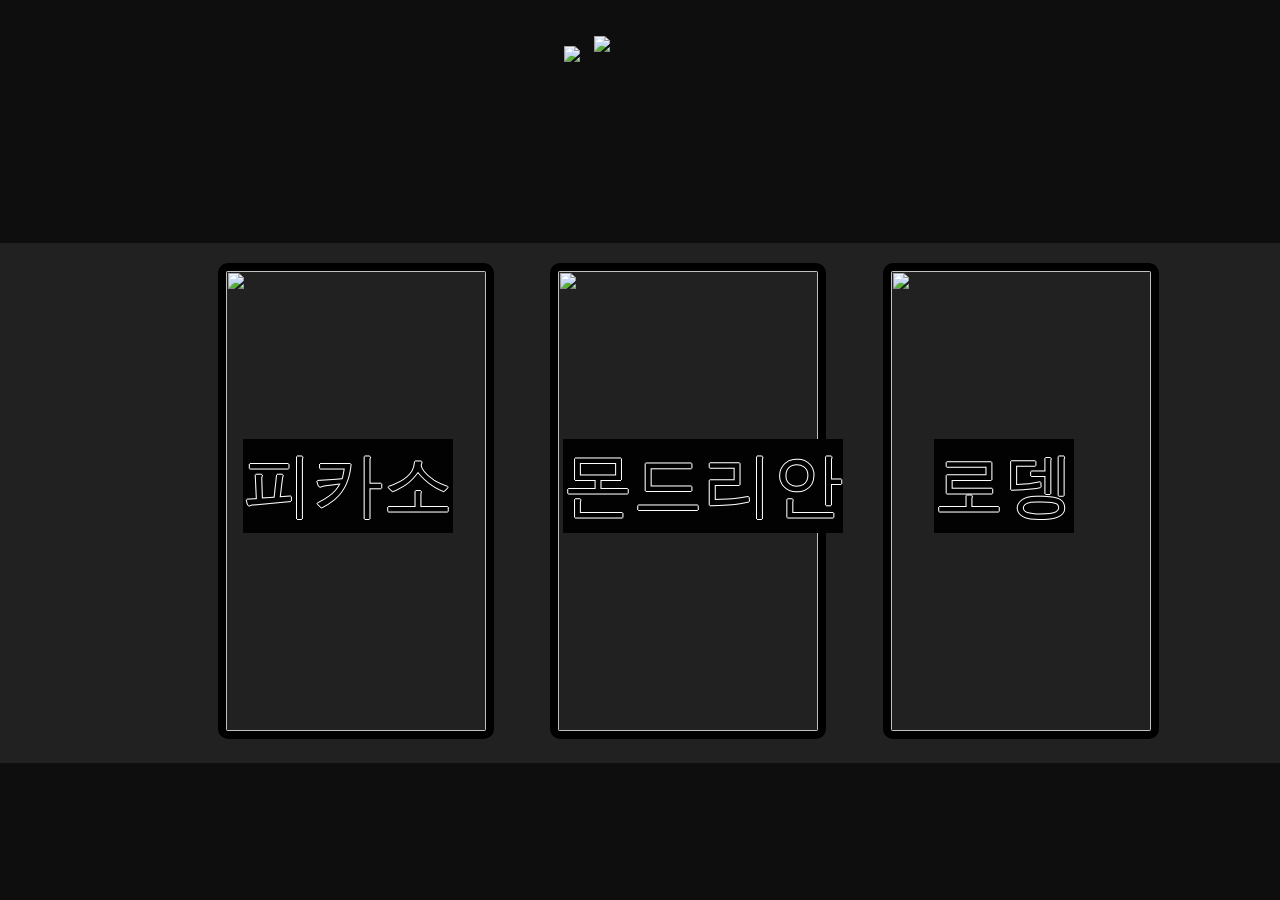
==== art_person.html @ a5ab50a4 "Add files via upload" ====
<!DOCTYPE html>
<html lang="en" dir="ltr">
  <head>
    <meta charset="utf-8">
    <title></title>

<link rel="stylesheet" href="art_person_picture.css">

<style media="screen">

body{
    background-image: url('배경.png');
    background-color: rgba(15, 14, 15, 1);
  }

  .mon:hover body{
    background-color: rgba(255, 255, 255, 1);
  }

header{  height: 200px;}

#P_lable{
        margin-left : 44%;
        margin-top : 3%;
        width : 250px;
        text-align : center;
        }

#P_icon{
  width:60px;
  margin-bottom : 10px;
  margin-left : 10px;
}

nav{background-color :rgba(35, 35, 35, 0.9);
  margin-left : -10px;
  margin-right : -10px;
   margin-top : 35px;
   display: flex;}

ul{
  margin-left: 120px;
  margin-right: 120px;
  margin-bottom : 30px;
  margin-top: 10px;
  height: 480px;
  width : 230px;
  text-align: center;

  }

.pica{margin-left: 330px;}
.rod{margin-right: 320px;}

</style>

<script>

function p_mouseover(obj){
  obj.src="모딜리아니.png";
}

function p_mouseout(obj){
  obj.src="피카소.png";
}

function M_mouseover(obj){
  obj.src="두스부르흐.png";
}

function M_mouseout(obj){
  obj.src="몬드리안.png";
}

function R_mouseover(obj){
  obj.src="까미유.png";
}

function R_mouseout(obj){
  obj.src="로뎅.png";
}


</script>

  </head>

  <body>


<header>

<img id="P_lable" src="인물.png">
<img id="P_icon" src="화살표icon.png" onclick="location.href='art_time.html'">
</header>
<nav>
  <ul class="pica">
      <img class="picaimg" src="피카소.png" onmouseover="p_mouseover(this)"
                            onmouseout="p_mouseout(this)" onclick="location.href='index.html'">
      <p class="P_text">피카소</p>
      <p class="P_text2">모딜리아니</p>
  </ul>
  <ul class="mon">
    <img class="monimg" src="몬드리안.png" onmouseover="M_mouseover(this)"
                          onmouseout="M_mouseout(this)" onclick="location.href='index.html'">
    <p class="M_text">몬드리안</p>
    <p class="M_text2">두스부르흐</p>
  </ul>
  <ul class="rod">
    <img class="rodimg" src="로뎅.png" onmouseover="R_mouseover(this)"
                          onmouseout="R_mouseout(this)" onclick="location.href='index.html'">
    <p class="R_text">로뎅</p>
    <p class="R_text2">까미유</p>
  </ul>
</nav>

  </body>
</html>
---- art_person_picture.css ----
@charset "UTF-8";

.P_text{
  position : absolute;
  top : 41%;
  left : 19%;
  font-family : Tmon몬소리 Black;
  font-size : 70px;
  opacity: 1;
  background-color: #020202;
  text-shadow: -1px 0 white, 0 1px white, 1px 0 white, 0 -1px white;
}

.P_text2{
  position : absolute;
  top : 41%;
  left : 16%;
  font-family : Tmon몬소리 Black;
  color: white;
  font-size : 70px;
  opacity:0;
  background-color: rgba(255, 255, 255, 0.8);
  text-shadow: -2px 0 black, 0 2px black, 2px 0 black, 0 -2px black;
}

.pica:hover .P_text2{
  opacity:1;
}

.pica:hover .P_text{
  opacity: 0;
}

.pica:hover .picaimg{
  border-color: white;
}
.picaimg{
  width : 260px;
  height : 460px;
  margin-top: 10px;
  position : absolute;
  left : 17%;
  border: 8px solid;
  border-radius: 10px;
}

.M_text{
  position : absolute;
  top : 41%;
  left : 44%;
  font-family : Tmon몬소리 Black;
  font-size : 70px;
  opacity: 1;
  background-color: #020202;
  text-shadow: -1px 0 white, 0 1px white, 1px 0 white, 0 -1px white;
}

.M_text2{
  position : absolute;
  top : 41%;
  left : 42.5%;
  font-family : Tmon몬소리 Black;
  color: white;
  font-size : 70px;
  opacity:0;
  background-color: rgba(255, 255, 255, 0.8);
  text-shadow: -2px 0 black, 0 2px black, 2px 0 black, 0 -2px black;
}

.mon:hover .M_text2{
  opacity:1;
}

.mon:hover .M_text{
  opacity: 0;
}

.mon:hover .monimg{
  border-color: white;
}

.mon:hover #P_icon{
  background-color: red;
}

.monimg{
  width : 260px;
  height : 460px;
  margin-top: 10px;
  position : absolute;
  left : 43%;
  border: 8px solid;
  border-radius: 10px;
}

.R_text{
  position : absolute;
  top : 41%;
  left : 73%;
  font-family : Tmon몬소리 Black;
  font-size : 70px;
  opacity: 1;
  background-color: #020202;
  text-shadow: -1px 0 white, 0 1px white, 1px 0 white, 0 -1px white;
}

.R_text2{
  position : absolute;
  top : 41%;
  left : 72%;
  font-family : Tmon몬소리 Black;
  color: white;
  font-size : 70px;
  opacity:0;
  background-color: rgba(255, 255, 255, 0.8);
  text-shadow: -2px 0 black, 0 2px black, 2px 0 black, 0 -2px black;
}

.rod:hover .R_text2{
  opacity:1;
}

.rod:hover .R_text{
  opacity: 0;
}

.rod:hover .rodimg{
  border-color: white;
}

.rodimg{
  width : 260px;
  height : 460px;
  margin-top: 10px;
  position : absolute;
  left : 69%;
  border: 8px solid;
  border-radius: 10px;
}
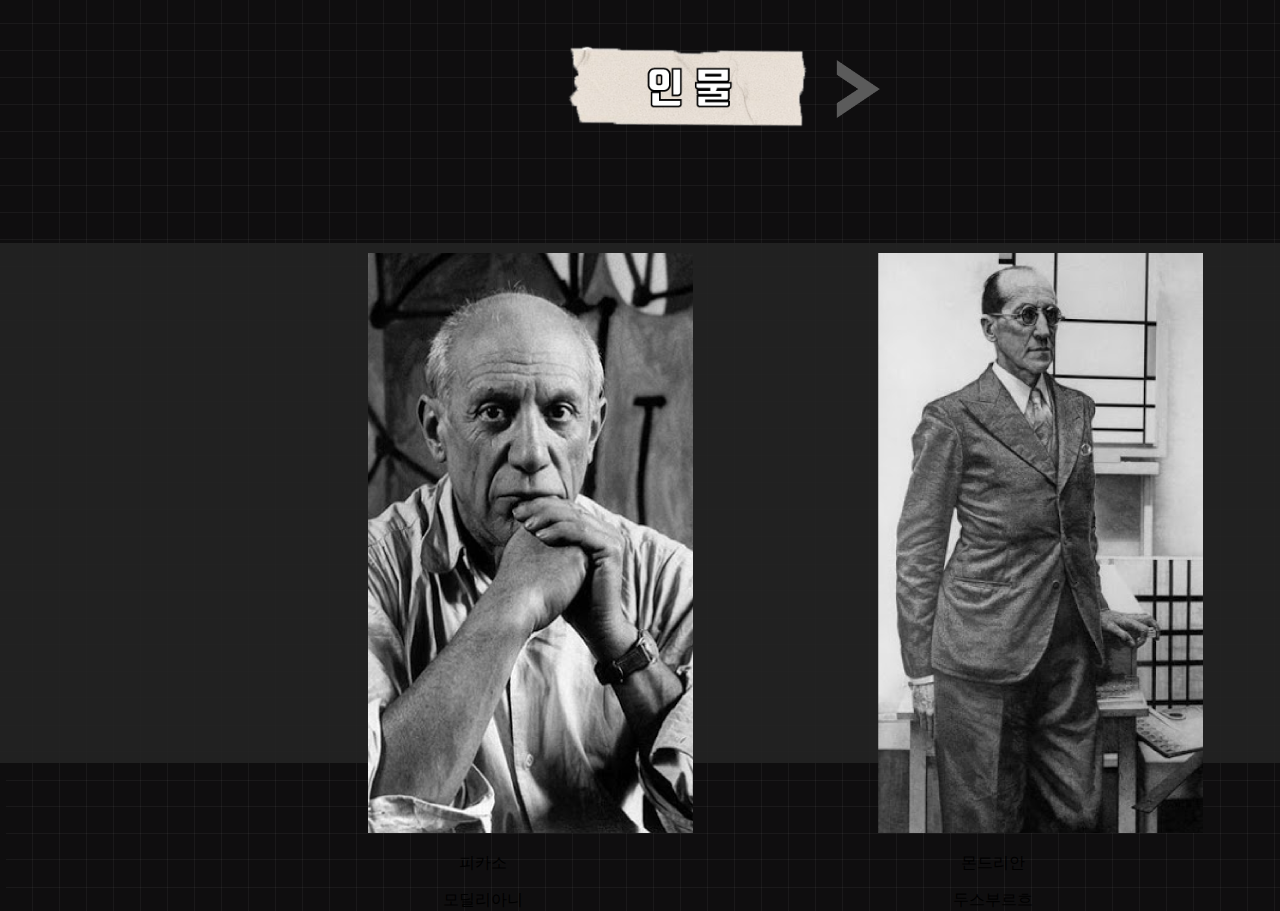
==== commit acb9200e: "Add files via upload" ====
--- a/art_person.html
+++ b/art_person.html
@@ -9,7 +9,7 @@
 <style media="screen">
 
 body{
-    background-image: url('배경.png');
+    background-image: url('이미지/배경.png');
     background-color: rgba(15, 14, 15, 1);
   }
 
@@ -57,27 +57,27 @@
 <script>
 
 function p_mouseover(obj){
-  obj.src="모딜리아니.png";
+  obj.src="이미지/모딜리아니.png";
 }
 
 function p_mouseout(obj){
-  obj.src="피카소.png";
+  obj.src="이미지/피카소.png";
 }
 
 function M_mouseover(obj){
-  obj.src="두스부르흐.png";
+  obj.src="이미지/두스부르흐.png";
 }
 
 function M_mouseout(obj){
-  obj.src="몬드리안.png";
+  obj.src="이미지/몬드리안.png";
 }
 
 function R_mouseover(obj){
-  obj.src="까미유.png";
+  obj.src="이미지/까미유.png";
 }
 
 function R_mouseout(obj){
-  obj.src="로뎅.png";
+  obj.src="이미지/로뎅.png";
 }
 
 
@@ -90,24 +90,24 @@
 
 <header>
 
-<img id="P_lable" src="인물.png">
-<img id="P_icon" src="화살표icon.png" onclick="location.href='art_time.html'">
+<img id="P_lable" src="이미지/인물.png">
+<img id="P_icon" src="이미지/화살표icon.png" onclick="location.href='art_time.html'">
 </header>
 <nav>
   <ul class="pica">
-      <img class="picaimg" src="피카소.png" onmouseover="p_mouseover(this)"
+      <img class="picaimg" src="이미지/피카소.png" onmouseover="p_mouseover(this)"
                             onmouseout="p_mouseout(this)" onclick="location.href='index.html'">
       <p class="P_text">피카소</p>
       <p class="P_text2">모딜리아니</p>
   </ul>
   <ul class="mon">
-    <img class="monimg" src="몬드리안.png" onmouseover="M_mouseover(this)"
+    <img class="monimg" src="이미지/몬드리안.png" onmouseover="M_mouseover(this)"
                           onmouseout="M_mouseout(this)" onclick="location.href='index.html'">
     <p class="M_text">몬드리안</p>
     <p class="M_text2">두스부르흐</p>
   </ul>
   <ul class="rod">
-    <img class="rodimg" src="로뎅.png" onmouseover="R_mouseover(this)"
+    <img class="rodimg" src="이미지/로뎅.png" onmouseover="R_mouseover(this)"
                           onmouseout="R_mouseout(this)" onclick="location.href='index.html'">
     <p class="R_text">로뎅</p>
     <p class="R_text2">까미유</p>
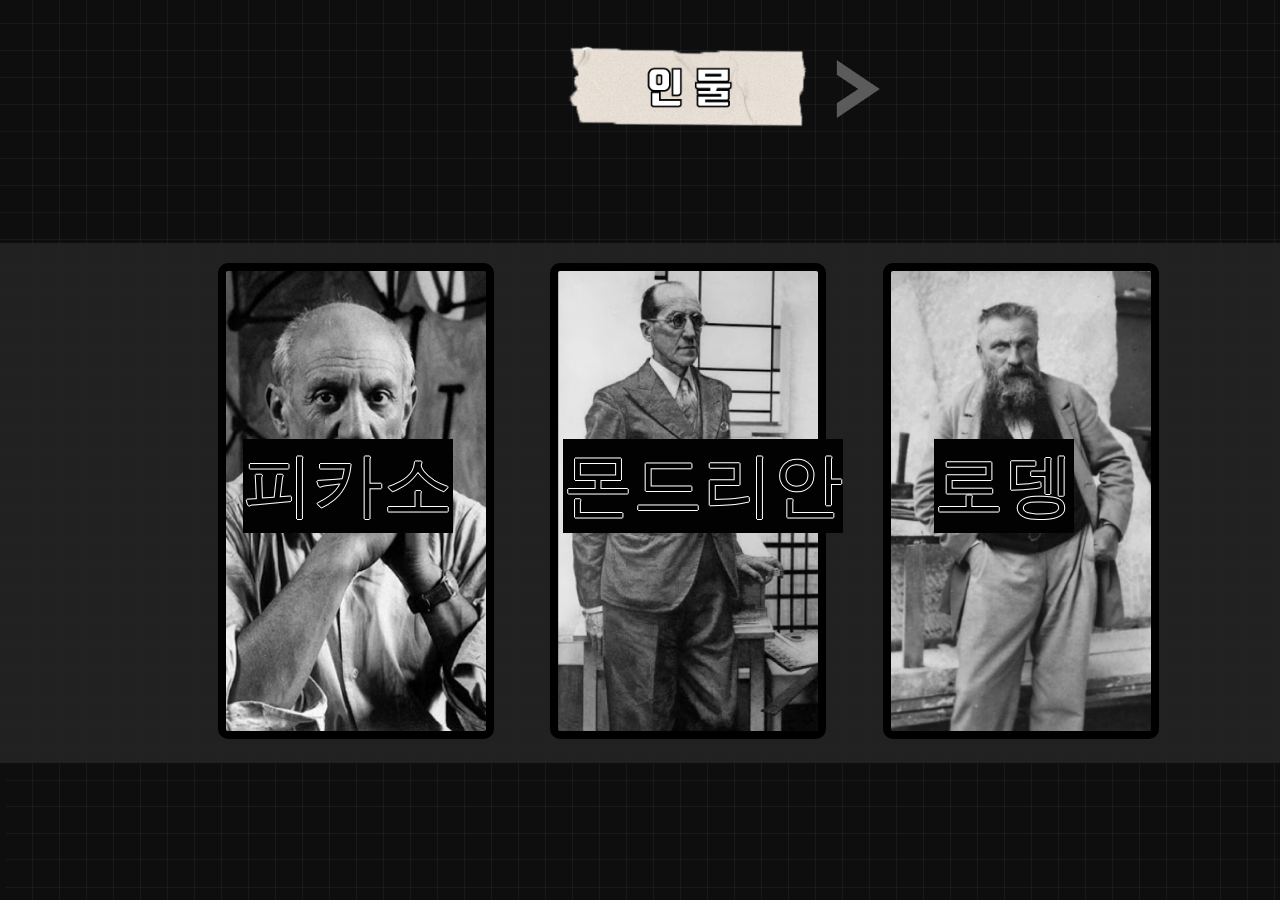
==== commit 6a0b11b0: "Update art_person.html" ====
--- a/art_person.html
+++ b/art_person.html
@@ -108,7 +108,7 @@
   </ul>
   <ul class="rod">
     <img class="rodimg" src="이미지/로뎅.png" onmouseover="R_mouseover(this)"
-                          onmouseout="R_mouseout(this)" onclick="location.href='index.html'">
+                          onmouseout="R_mouseout(this)" onclick="location.href='cameu.html'">
     <p class="R_text">로뎅</p>
     <p class="R_text2">까미유</p>
   </ul>
--- a/art_person_picture.css
+++ b/art_person_picture.css
@@ -0,0 +1,139 @@
+@charset "UTF-8";
+
+.P_text{
+  position : absolute;
+  top : 41%;
+  left : 19%;
+  font-family : Tmon몬소리 Black;
+  font-size : 70px;
+  opacity: 1;
+  background-color: #020202;
+  text-shadow: -1px 0 white, 0 1px white, 1px 0 white, 0 -1px white;
+}
+
+.P_text2{
+  position : absolute;
+  top : 41%;
+  left : 16%;
+  font-family : Tmon몬소리 Black;
+  color: white;
+  font-size : 70px;
+  opacity:0;
+  background-color: rgba(255, 255, 255, 0.8);
+  text-shadow: -2px 0 black, 0 2px black, 2px 0 black, 0 -2px black;
+}
+
+.pica:hover .P_text2{
+  opacity:1;
+}
+
+.pica:hover .P_text{
+  opacity: 0;
+}
+
+.pica:hover .picaimg{
+  border-color: white;
+}
+.picaimg{
+  width : 260px;
+  height : 460px;
+  margin-top: 10px;
+  position : absolute;
+  left : 17%;
+  border: 8px solid;
+  border-radius: 10px;
+}
+
+.M_text{
+  position : absolute;
+  top : 41%;
+  left : 44%;
+  font-family : Tmon몬소리 Black;
+  font-size : 70px;
+  opacity: 1;
+  background-color: #020202;
+  text-shadow: -1px 0 white, 0 1px white, 1px 0 white, 0 -1px white;
+}
+
+.M_text2{
+  position : absolute;
+  top : 41%;
+  left : 42.5%;
+  font-family : Tmon몬소리 Black;
+  color: white;
+  font-size : 70px;
+  opacity:0;
+  background-color: rgba(255, 255, 255, 0.8);
+  text-shadow: -2px 0 black, 0 2px black, 2px 0 black, 0 -2px black;
+}
+
+.mon:hover .M_text2{
+  opacity:1;
+}
+
+.mon:hover .M_text{
+  opacity: 0;
+}
+
+.mon:hover .monimg{
+  border-color: white;
+}
+
+.mon:hover body{
+  background-color: red;
+}
+
+.monimg{
+  width : 260px;
+  height : 460px;
+  margin-top: 10px;
+  position : absolute;
+  left : 43%;
+  border: 8px solid;
+  border-radius: 10px;
+}
+
+.R_text{
+  position : absolute;
+  top : 41%;
+  left : 73%;
+  font-family : Tmon몬소리 Black;
+  font-size : 70px;
+  opacity: 1;
+  background-color: #020202;
+  text-shadow: -1px 0 white, 0 1px white, 1px 0 white, 0 -1px white;
+}
+
+.R_text2{
+  position : absolute;
+  top : 41%;
+  left : 72%;
+  font-family : Tmon몬소리 Black;
+  color: white;
+  font-size : 70px;
+  opacity:0;
+  background-color: rgba(255, 255, 255, 0.8);
+  text-shadow: -2px 0 black, 0 2px black, 2px 0 black, 0 -2px black;
+}
+
+.rod:hover .R_text2{
+  opacity:1;
+}
+
+.rod:hover .R_text{
+  opacity: 0;
+}
+
+.rod:hover .rodimg{
+  border-color: white;
+}
+
+.rodimg{
+  width : 260px;
+  height : 460px;
+  margin-top: 10px;
+  position : absolute;
+  left : 69%;
+  border: 8px solid;
+  border-radius: 10px;
+}
